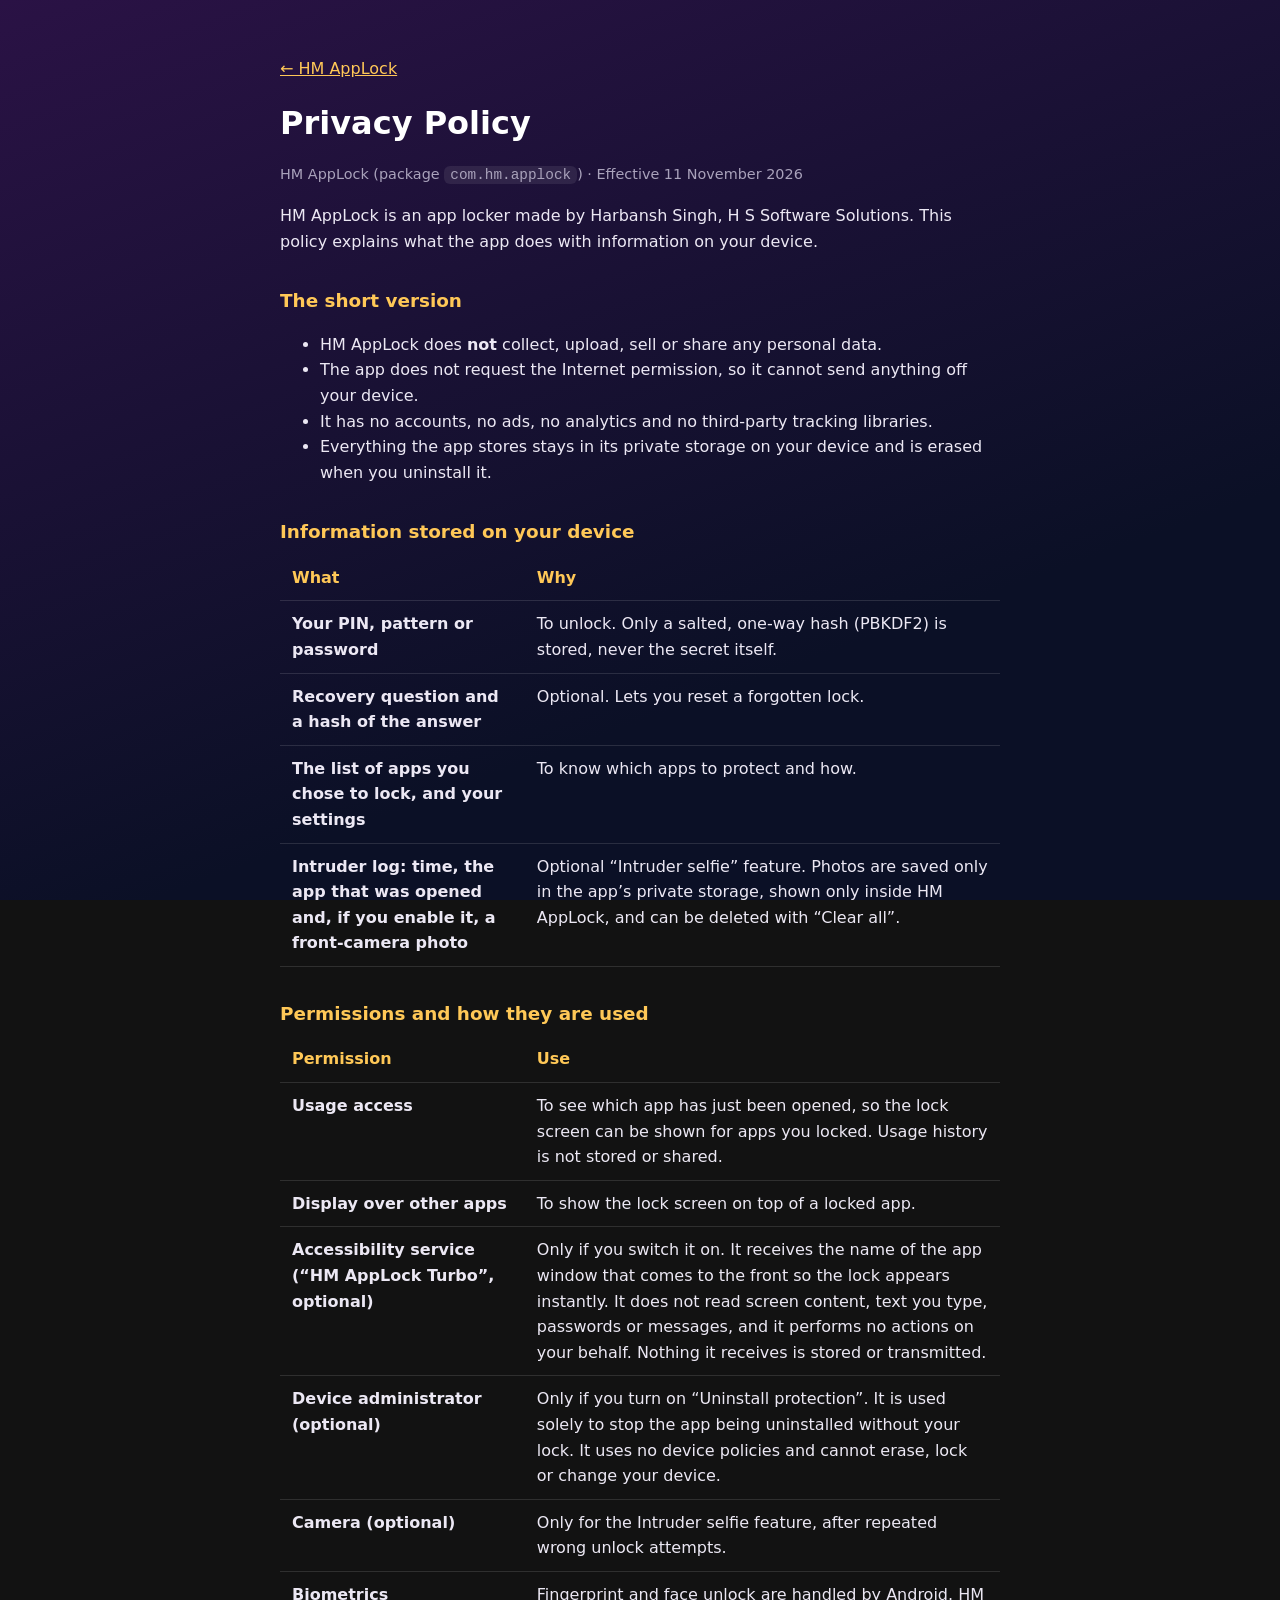
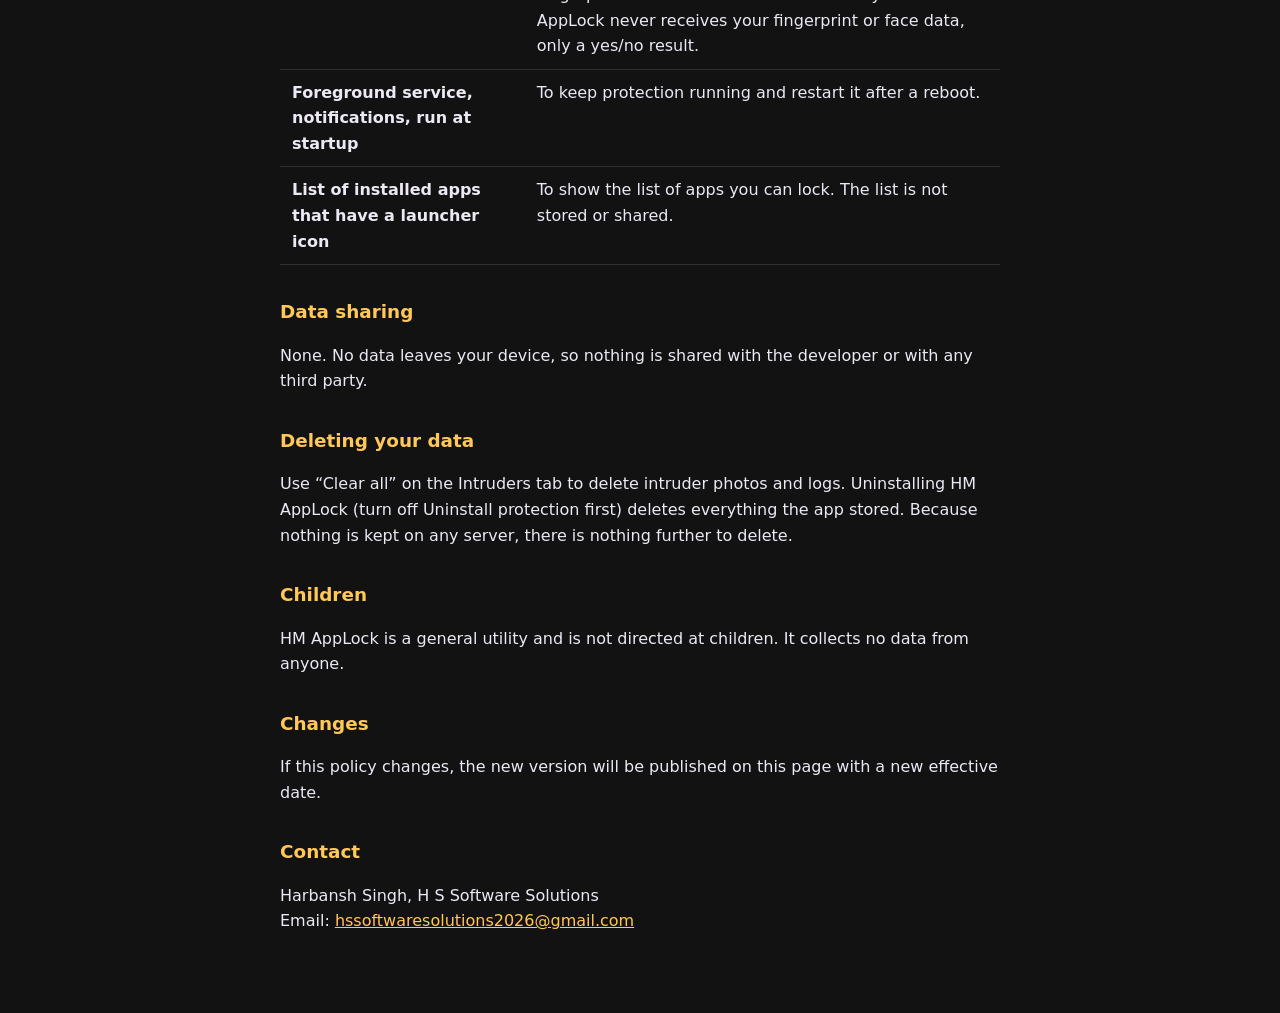
==== privacy.html @ b7917ba3 "HM AppLock site and privacy policy Co-Authored-By: Claude <noreply@anthropic.com>" ====
<!DOCTYPE html>
<html lang="en">
<head>
<meta charset="utf-8">
<meta name="viewport" content="width=device-width, initial-scale=1">
<title>HM AppLock – Privacy Policy</title>
<link rel="stylesheet" href="style.css">
</head>
<body>
<main>
<p><a href="index.html">← HM AppLock</a></p>
<h1>Privacy Policy</h1>
<p class="muted">HM AppLock (package <code>com.hm.applock</code>) · Effective 11 November 2026</p>

<p>HM AppLock is an app locker made by Harbansh Singh, H S Software Solutions. This policy explains
what the app does with information on your device.</p>

<h2>The short version</h2>
<ul>
<li>HM AppLock does <strong>not</strong> collect, upload, sell or share any personal data.</li>
<li>The app does not request the Internet permission, so it cannot send anything off your device.</li>
<li>It has no accounts, no ads, no analytics and no third-party tracking libraries.</li>
<li>Everything the app stores stays in its private storage on your device and is erased when you uninstall it.</li>
</ul>

<h2>Information stored on your device</h2>
<table>
<tr><th>What</th><th>Why</th></tr>
<tr><td>Your PIN, pattern or password</td><td>To unlock. Only a salted, one-way hash (PBKDF2) is stored, never the secret itself.</td></tr>
<tr><td>Recovery question and a hash of the answer</td><td>Optional. Lets you reset a forgotten lock.</td></tr>
<tr><td>The list of apps you chose to lock, and your settings</td><td>To know which apps to protect and how.</td></tr>
<tr><td>Intruder log: time, the app that was opened and, if you enable it, a front-camera photo</td><td>Optional “Intruder selfie” feature. Photos are saved only in the app’s private storage, shown only inside HM AppLock, and can be deleted with “Clear all”.</td></tr>
</table>

<h2>Permissions and how they are used</h2>
<table>
<tr><th>Permission</th><th>Use</th></tr>
<tr><td>Usage access</td><td>To see which app has just been opened, so the lock screen can be shown for apps you locked. Usage history is not stored or shared.</td></tr>
<tr><td>Display over other apps</td><td>To show the lock screen on top of a locked app.</td></tr>
<tr><td>Accessibility service (“HM AppLock Turbo”, optional)</td><td>Only if you switch it on. It receives the name of the app window that comes to the front so the lock appears instantly. It does not read screen content, text you type, passwords or messages, and it performs no actions on your behalf. Nothing it receives is stored or transmitted.</td></tr>
<tr><td>Device administrator (optional)</td><td>Only if you turn on “Uninstall protection”. It is used solely to stop the app being uninstalled without your lock. It uses no device policies and cannot erase, lock or change your device.</td></tr>
<tr><td>Camera (optional)</td><td>Only for the Intruder selfie feature, after repeated wrong unlock attempts.</td></tr>
<tr><td>Biometrics</td><td>Fingerprint and face unlock are handled by Android. HM AppLock never receives your fingerprint or face data, only a yes/no result.</td></tr>
<tr><td>Foreground service, notifications, run at startup</td><td>To keep protection running and restart it after a reboot.</td></tr>
<tr><td>List of installed apps that have a launcher icon</td><td>To show the list of apps you can lock. The list is not stored or shared.</td></tr>
</table>

<h2>Data sharing</h2>
<p>None. No data leaves your device, so nothing is shared with the developer or with any third party.</p>

<h2>Deleting your data</h2>
<p>Use “Clear all” on the Intruders tab to delete intruder photos and logs. Uninstalling HM AppLock
(turn off Uninstall protection first) deletes everything the app stored. Because nothing is kept on any
server, there is nothing further to delete.</p>

<h2>Children</h2>
<p>HM AppLock is a general utility and is not directed at children. It collects no data from anyone.</p>

<h2>Changes</h2>
<p>If this policy changes, the new version will be published on this page with a new effective date.</p>

<h2>Contact</h2>
<p>Harbansh Singh, H S Software Solutions<br>
Email: <a href="mailto:hssoftwaresolutions2026@gmail.com">hssoftwaresolutions2026@gmail.com</a></p>
</main>
</body>
</html>
---- style.css ----
:root { color-scheme: dark; }
* { box-sizing: border-box; }
body {
  margin: 0;
  font: 16px/1.6 system-ui, -apple-system, "Segoe UI", Roboto, sans-serif;
  color: #ece8f4;
  background: linear-gradient(160deg, #2a1245 0%, #0b1026 70%) fixed;
  min-height: 100vh;
}
main { max-width: 760px; margin: 0 auto; padding: 40px 20px 64px; }
h1 { font-size: 2rem; margin: 12px 0 4px; color: #fff; }
h2 { font-size: 1.15rem; margin: 32px 0 8px; color: #ffc857; }
a { color: #ffc857; }
.lead { font-size: 1.1rem; color: #d9d2e8; }
.muted { color: #a9a2bb; font-size: 0.9rem; }
.icon { border-radius: 22px; display: block; }
code { background: rgba(255, 255, 255, 0.08); padding: 1px 6px; border-radius: 6px; }
table { width: 100%; border-collapse: collapse; margin: 8px 0; }
th, td { text-align: left; vertical-align: top; padding: 10px 12px; border-bottom: 1px solid rgba(255, 255, 255, 0.12); }
th { color: #ffc857; font-weight: 600; }
td:first-child { width: 34%; font-weight: 600; }
@media (max-width: 560px) {
  td, th { display: block; width: 100% !important; border-bottom: 0; padding: 4px 0; }
  tr { display: block; padding: 10px 0; border-bottom: 1px solid rgba(255, 255, 255, 0.12); }
  thead, tr:first-child th { display: none; }
}
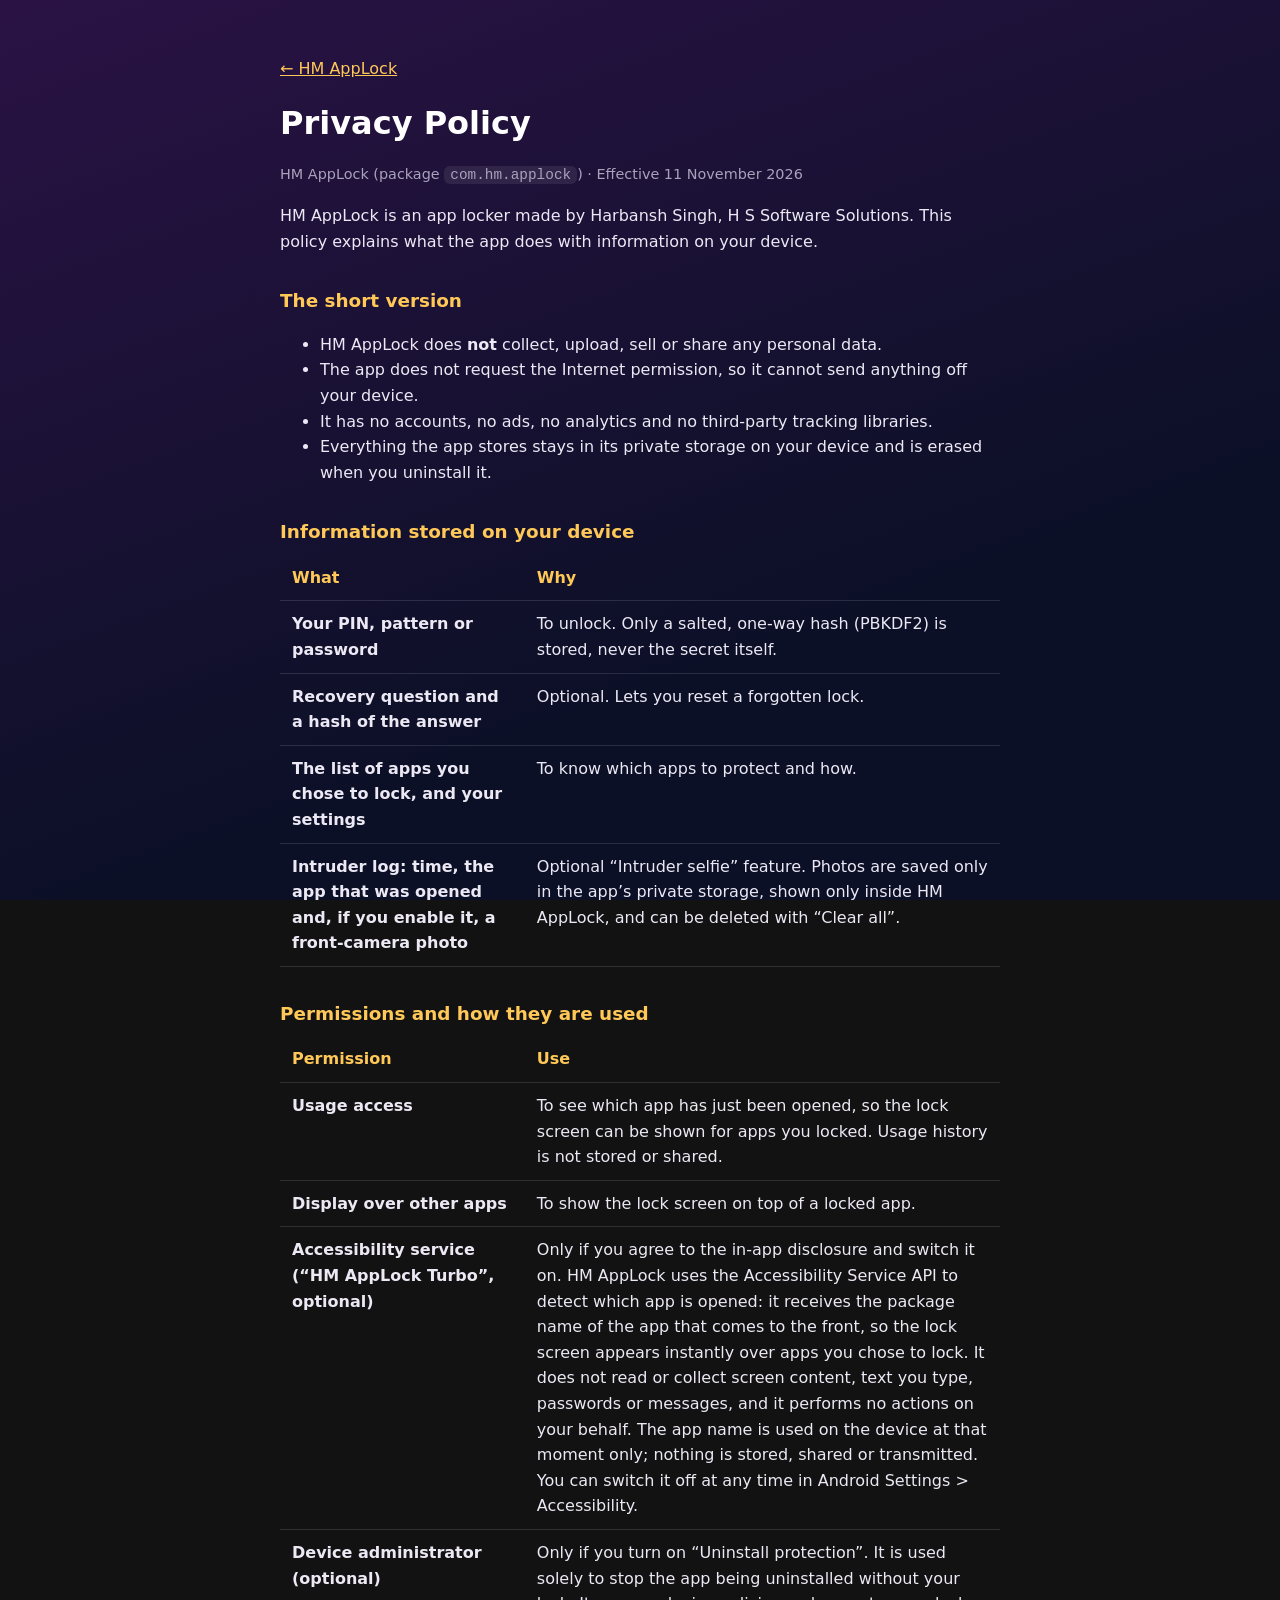
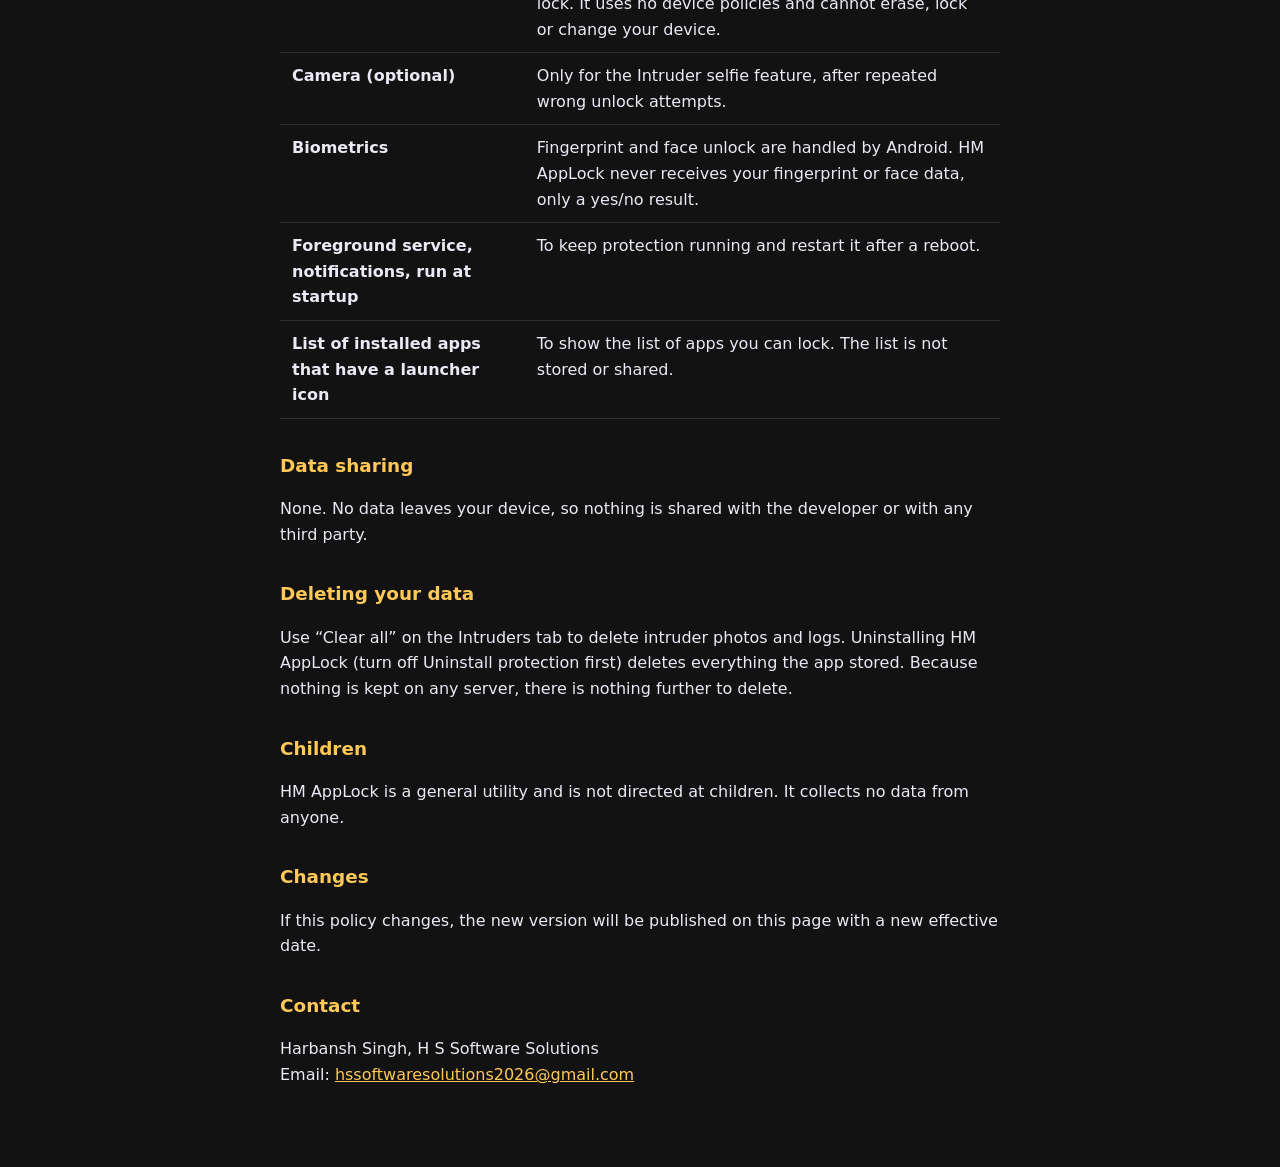
==== commit 65be35df: "Update demo video and privacy text for the in-app Accessibility disclosure (v1.0.1) Co-Authored-By: " ====
--- a/privacy.html
+++ b/privacy.html
@@ -37,7 +37,7 @@
 <tr><th>Permission</th><th>Use</th></tr>
 <tr><td>Usage access</td><td>To see which app has just been opened, so the lock screen can be shown for apps you locked. Usage history is not stored or shared.</td></tr>
 <tr><td>Display over other apps</td><td>To show the lock screen on top of a locked app.</td></tr>
-<tr><td>Accessibility service (“HM AppLock Turbo”, optional)</td><td>Only if you switch it on. It receives the name of the app window that comes to the front so the lock appears instantly. It does not read screen content, text you type, passwords or messages, and it performs no actions on your behalf. Nothing it receives is stored or transmitted.</td></tr>
+<tr><td>Accessibility service (“HM AppLock Turbo”, optional)</td><td>Only if you agree to the in-app disclosure and switch it on. HM AppLock uses the Accessibility Service API to detect which app is opened: it receives the package name of the app that comes to the front, so the lock screen appears instantly over apps you chose to lock. It does not read or collect screen content, text you type, passwords or messages, and it performs no actions on your behalf. The app name is used on the device at that moment only; nothing is stored, shared or transmitted. You can switch it off at any time in Android Settings &gt; Accessibility.</td></tr>
 <tr><td>Device administrator (optional)</td><td>Only if you turn on “Uninstall protection”. It is used solely to stop the app being uninstalled without your lock. It uses no device policies and cannot erase, lock or change your device.</td></tr>
 <tr><td>Camera (optional)</td><td>Only for the Intruder selfie feature, after repeated wrong unlock attempts.</td></tr>
 <tr><td>Biometrics</td><td>Fingerprint and face unlock are handled by Android. HM AppLock never receives your fingerprint or face data, only a yes/no result.</td></tr>
